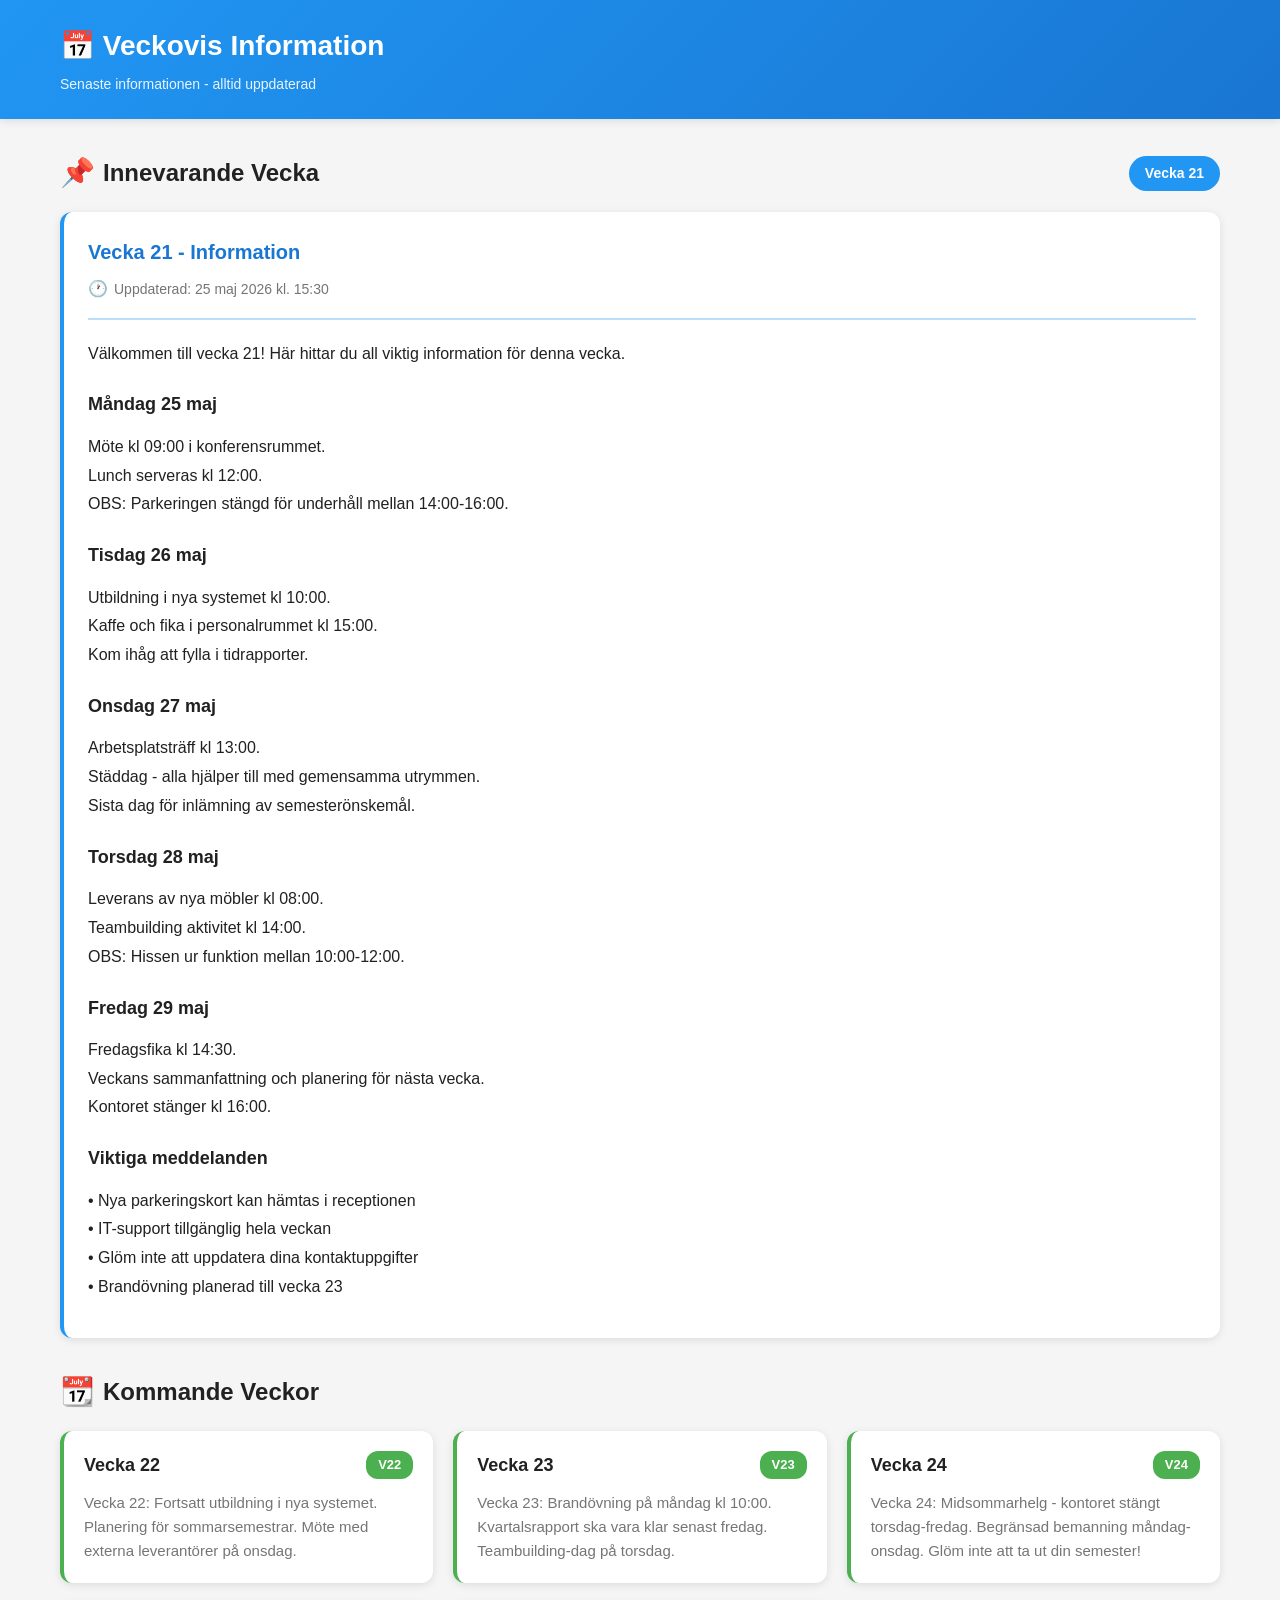
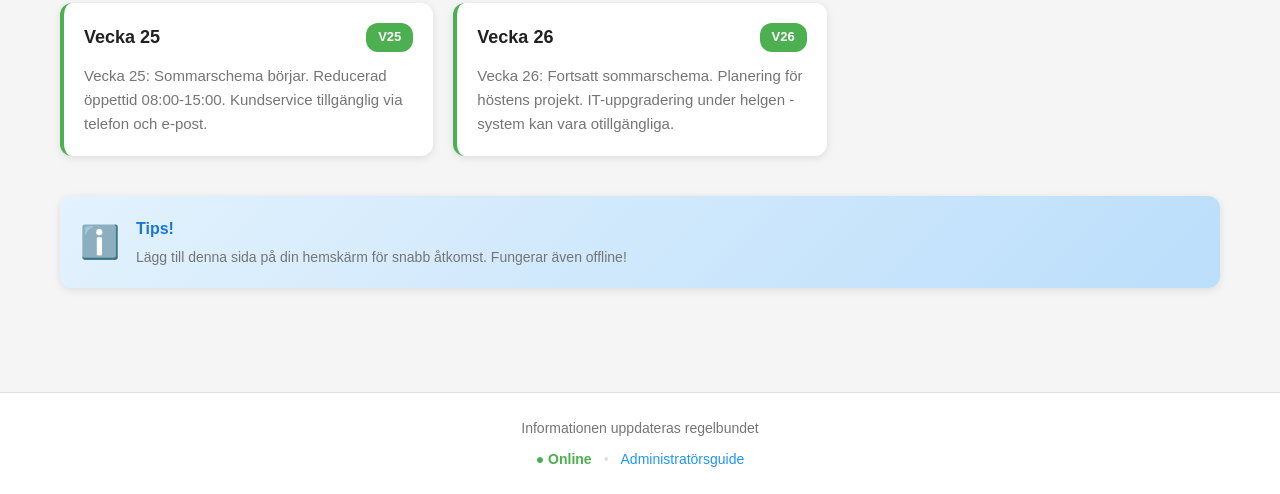
==== index.html @ 3f91d9fd "Add files via upload Initial upload" ====
<!DOCTYPE html>
<html lang="sv">
<head>
    <meta charset="UTF-8">
    <meta name="viewport" content="width=device-width, initial-scale=1.0">
    <meta name="description" content="Veckovis information - Hämta senaste informationen">
    <meta name="theme-color" content="#2196F3">
    <meta name="apple-mobile-web-app-capable" content="yes">
    <meta name="apple-mobile-web-app-status-bar-style" content="black-translucent">
    <meta name="apple-mobile-web-app-title" content="Veckoinfo">
    
    <title>Veckovis Information</title>
    
    <!-- PWA Manifest -->
    <link rel="manifest" href="manifest.json">
    
    <!-- Icons -->
    <link rel="icon" type="image/png" sizes="192x192" href="icon-192.png">
    <link rel="apple-touch-icon" href="icon-192.png">
    
    <!-- Stylesheet -->
    <link rel="stylesheet" href="styles.css">
</head>
<body>
    <!-- Header -->
    <header class="header">
        <div class="container">
            <h1 class="header-title">📅 Veckovis Information</h1>
            <div class="header-subtitle">Senaste informationen - alltid uppdaterad</div>
        </div>
    </header>

    <!-- Main Content -->
    <main class="main-content">
        <div class="container">
            
            <!-- Loading State -->
            <div id="loading" class="loading">
                <div class="spinner"></div>
                <p>Laddar information...</p>
            </div>

            <!-- Error State -->
            <div id="error" class="error-message" style="display: none;">
                <div class="error-icon">⚠️</div>
                <h3>Kunde inte ladda information</h3>
                <p id="error-text"></p>
                <button onclick="location.reload()" class="btn-retry">Försök igen</button>
            </div>

            <!-- Current Week Section -->
            <section id="current-week-section" class="section" style="display: none;">
                <div class="section-header">
                    <h2 class="section-title">
                        <span class="icon">📌</span>
                        Innevarande Vecka
                    </h2>
                    <div class="week-badge" id="current-week-badge"></div>
                </div>
                
                <div class="card current-week-card">
                    <div class="card-header">
                        <h3 id="current-week-title"></h3>
                        <div class="last-updated">
                            <span class="icon">🕐</span>
                            <span id="current-week-updated"></span>
                        </div>
                    </div>
                    
                    <div class="card-content">
                        <div id="current-week-content"></div>
                    </div>
                </div>
            </section>

            <!-- Upcoming Weeks Section -->
            <section id="upcoming-weeks-section" class="section" style="display: none;">
                <div class="section-header">
                    <h2 class="section-title">
                        <span class="icon">📆</span>
                        Kommande Veckor
                    </h2>
                </div>
                
                <div id="upcoming-weeks-content" class="upcoming-weeks-grid"></div>
            </section>

            <!-- Analytics Info (for users) -->
            <section id="info-section" class="section info-section" style="display: none;">
                <div class="info-card">
                    <div class="info-icon">ℹ️</div>
                    <div class="info-content">
                        <h4>Tips!</h4>
                        <p>Lägg till denna sida på din hemskärm för snabb åtkomst. Fungerar även offline!</p>
                    </div>
                </div>
            </section>

        </div>
    </main>

    <!-- Footer -->
    <footer class="footer">
        <div class="container">
            <div class="footer-content">
                <p>Informationen uppdateras regelbundet</p>
                <p class="footer-meta">
                    <span id="connection-status" class="status-online">● Online</span>
                    <span class="separator">•</span>
                    <a href="admin-guide.html" class="footer-link">Administratörsguide</a>
                </p>
            </div>
        </div>
    </footer>

    <!-- Install PWA Prompt -->
    <div id="install-prompt" class="install-prompt" style="display: none;">
        <div class="install-prompt-content">
            <div class="install-prompt-icon">📱</div>
            <div class="install-prompt-text">
                <h4>Installera appen</h4>
                <p>Lägg till på hemskärmen för enkel åtkomst</p>
            </div>
            <button id="install-button" class="btn-install">Installera</button>
            <button id="dismiss-install" class="btn-dismiss">×</button>
        </div>
    </div>

    <!-- Scripts -->
    <script src="app.js"></script>
</body>
</html>
---- styles.css ----
/* ===================================
   CSS Variables & Reset
   =================================== */
:root {
    --primary-color: #2196F3;
    --primary-dark: #1976D2;
    --primary-light: #BBDEFB;
    --secondary-color: #4CAF50;
    --accent-color: #FF9800;
    --error-color: #F44336;
    --text-primary: #212121;
    --text-secondary: #757575;
    --background: #F5F5F5;
    --card-background: #FFFFFF;
    --border-color: #E0E0E0;
    --shadow: 0 2px 8px rgba(0, 0, 0, 0.1);
    --shadow-hover: 0 4px 16px rgba(0, 0, 0, 0.15);
    --border-radius: 12px;
    --transition: all 0.3s ease;
}

* {
    margin: 0;
    padding: 0;
    box-sizing: border-box;
}

body {
    font-family: -apple-system, BlinkMacSystemFont, 'Segoe UI', Roboto, 'Helvetica Neue', Arial, sans-serif;
    background-color: var(--background);
    color: var(--text-primary);
    line-height: 1.6;
    -webkit-font-smoothing: antialiased;
    -moz-osx-font-smoothing: grayscale;
}

/* ===================================
   Container & Layout
   =================================== */
.container {
    max-width: 1200px;
    margin: 0 auto;
    padding: 0 20px;
}

/* ===================================
   Header
   =================================== */
.header {
    background: linear-gradient(135deg, var(--primary-color) 0%, var(--primary-dark) 100%);
    color: white;
    padding: 24px 0;
    box-shadow: var(--shadow);
    position: sticky;
    top: 0;
    z-index: 100;
}

.header-title {
    font-size: 28px;
    font-weight: 700;
    margin-bottom: 4px;
}

.header-subtitle {
    font-size: 14px;
    opacity: 0.9;
}

/* ===================================
   Main Content
   =================================== */
.main-content {
    padding: 32px 0;
    min-height: calc(100vh - 200px);
}

/* ===================================
   Sections
   =================================== */
.section {
    margin-bottom: 32px;
    animation: fadeIn 0.5s ease;
}

.section-header {
    display: flex;
    justify-content: space-between;
    align-items: center;
    margin-bottom: 16px;
}

.section-title {
    font-size: 24px;
    font-weight: 600;
    color: var(--text-primary);
    display: flex;
    align-items: center;
    gap: 8px;
}

.section-title .icon {
    font-size: 28px;
}

/* ===================================
   Cards
   =================================== */
.card {
    background: var(--card-background);
    border-radius: var(--border-radius);
    box-shadow: var(--shadow);
    padding: 24px;
    transition: var(--transition);
}

.card:hover {
    box-shadow: var(--shadow-hover);
    transform: translateY(-2px);
}

.card-header {
    margin-bottom: 20px;
    padding-bottom: 16px;
    border-bottom: 2px solid var(--primary-light);
}

.card-header h3 {
    font-size: 20px;
    color: var(--primary-dark);
    margin-bottom: 8px;
}

.card-content {
    font-size: 16px;
    line-height: 1.8;
}

.card-content p {
    margin-bottom: 12px;
}

.card-content h4 {
    font-size: 18px;
    color: var(--text-primary);
    margin: 20px 0 12px 0;
    font-weight: 600;
}

.card-content ul {
    margin-left: 20px;
    margin-bottom: 12px;
}

.card-content li {
    margin-bottom: 8px;
}

/* ===================================
   Current Week Card
   =================================== */
.current-week-card {
    border-left: 4px solid var(--primary-color);
}

.week-badge {
    background: var(--primary-color);
    color: white;
    padding: 6px 16px;
    border-radius: 20px;
    font-size: 14px;
    font-weight: 600;
}

.last-updated {
    display: flex;
    align-items: center;
    gap: 6px;
    font-size: 14px;
    color: var(--text-secondary);
}

.last-updated .icon {
    font-size: 16px;
}

/* ===================================
   Upcoming Weeks Grid
   =================================== */
.upcoming-weeks-grid {
    display: grid;
    grid-template-columns: repeat(auto-fill, minmax(300px, 1fr));
    gap: 20px;
}

.upcoming-week-card {
    background: var(--card-background);
    border-radius: var(--border-radius);
    padding: 20px;
    box-shadow: var(--shadow);
    transition: var(--transition);
    border-left: 4px solid var(--secondary-color);
}

.upcoming-week-card:hover {
    box-shadow: var(--shadow-hover);
    transform: translateY(-2px);
}

.upcoming-week-header {
    display: flex;
    justify-content: space-between;
    align-items: center;
    margin-bottom: 12px;
}

.upcoming-week-title {
    font-size: 18px;
    font-weight: 600;
    color: var(--text-primary);
}

.upcoming-week-number {
    background: var(--secondary-color);
    color: white;
    padding: 4px 12px;
    border-radius: 12px;
    font-size: 13px;
    font-weight: 600;
}

.upcoming-week-summary {
    font-size: 15px;
    color: var(--text-secondary);
    line-height: 1.6;
}

/* ===================================
   Loading State
   =================================== */
.loading {
    text-align: center;
    padding: 60px 20px;
}

.spinner {
    width: 50px;
    height: 50px;
    margin: 0 auto 20px;
    border: 4px solid var(--primary-light);
    border-top: 4px solid var(--primary-color);
    border-radius: 50%;
    animation: spin 1s linear infinite;
}

@keyframes spin {
    0% { transform: rotate(0deg); }
    100% { transform: rotate(360deg); }
}

/* ===================================
   Error State
   =================================== */
.error-message {
    text-align: center;
    padding: 60px 20px;
    background: var(--card-background);
    border-radius: var(--border-radius);
    box-shadow: var(--shadow);
}

.error-icon {
    font-size: 64px;
    margin-bottom: 16px;
}

.error-message h3 {
    color: var(--error-color);
    margin-bottom: 12px;
}

.error-message p {
    color: var(--text-secondary);
    margin-bottom: 24px;
}

.btn-retry {
    background: var(--primary-color);
    color: white;
    border: none;
    padding: 12px 32px;
    border-radius: 24px;
    font-size: 16px;
    font-weight: 600;
    cursor: pointer;
    transition: var(--transition);
}

.btn-retry:hover {
    background: var(--primary-dark);
    transform: scale(1.05);
}

/* ===================================
   Info Section
   =================================== */
.info-section {
    margin-top: 40px;
}

.info-card {
    background: linear-gradient(135deg, #E3F2FD 0%, #BBDEFB 100%);
    border-radius: var(--border-radius);
    padding: 20px;
    display: flex;
    align-items: center;
    gap: 16px;
    box-shadow: var(--shadow);
}

.info-icon {
    font-size: 32px;
    flex-shrink: 0;
}

.info-content h4 {
    font-size: 16px;
    margin-bottom: 4px;
    color: var(--primary-dark);
}

.info-content p {
    font-size: 14px;
    color: var(--text-secondary);
    margin: 0;
}

/* ===================================
   Footer
   =================================== */
.footer {
    background: var(--card-background);
    border-top: 1px solid var(--border-color);
    padding: 24px 0;
    margin-top: 40px;
}

.footer-content {
    text-align: center;
    color: var(--text-secondary);
    font-size: 14px;
}

.footer-meta {
    margin-top: 8px;
    display: flex;
    justify-content: center;
    align-items: center;
    gap: 12px;
}

.status-online {
    color: var(--secondary-color);
    font-weight: 600;
}

.status-offline {
    color: var(--error-color);
    font-weight: 600;
}

.separator {
    color: var(--border-color);
}

.footer-link {
    color: var(--primary-color);
    text-decoration: none;
    transition: var(--transition);
}

.footer-link:hover {
    color: var(--primary-dark);
    text-decoration: underline;
}

/* ===================================
   Install PWA Prompt
   =================================== */
.install-prompt {
    position: fixed;
    bottom: 20px;
    left: 20px;
    right: 20px;
    max-width: 500px;
    margin: 0 auto;
    background: var(--card-background);
    border-radius: var(--border-radius);
    box-shadow: 0 8px 32px rgba(0, 0, 0, 0.2);
    padding: 20px;
    z-index: 1000;
    animation: slideUp 0.3s ease;
}

@keyframes slideUp {
    from {
        transform: translateY(100px);
        opacity: 0;
    }
    to {
        transform: translateY(0);
        opacity: 1;
    }
}

.install-prompt-content {
    display: flex;
    align-items: center;
    gap: 16px;
}

.install-prompt-icon {
    font-size: 40px;
    flex-shrink: 0;
}

.install-prompt-text {
    flex: 1;
}

.install-prompt-text h4 {
    font-size: 16px;
    margin-bottom: 4px;
}

.install-prompt-text p {
    font-size: 14px;
    color: var(--text-secondary);
    margin: 0;
}

.btn-install {
    background: var(--primary-color);
    color: white;
    border: none;
    padding: 10px 24px;
    border-radius: 20px;
    font-size: 14px;
    font-weight: 600;
    cursor: pointer;
    transition: var(--transition);
    white-space: nowrap;
}

.btn-install:hover {
    background: var(--primary-dark);
}

.btn-dismiss {
    background: transparent;
    border: none;
    font-size: 24px;
    color: var(--text-secondary);
    cursor: pointer;
    padding: 0 8px;
    transition: var(--transition);
}

.btn-dismiss:hover {
    color: var(--text-primary);
}

/* ===================================
   Animations
   =================================== */
@keyframes fadeIn {
    from {
        opacity: 0;
        transform: translateY(20px);
    }
    to {
        opacity: 1;
        transform: translateY(0);
    }
}

/* ===================================
   Responsive Design
   =================================== */
@media (max-width: 768px) {
    .header-title {
        font-size: 24px;
    }

    .section-title {
        font-size: 20px;
    }

    .section-header {
        flex-direction: column;
        align-items: flex-start;
        gap: 12px;
    }

    .upcoming-weeks-grid {
        grid-template-columns: 1fr;
    }

    .card {
        padding: 20px;
    }

    .install-prompt {
        left: 10px;
        right: 10px;
        bottom: 10px;
    }

    .install-prompt-content {
        flex-wrap: wrap;
    }

    .btn-install {
        width: 100%;
        margin-top: 8px;
    }
}

@media (max-width: 480px) {
    .container {
        padding: 0 16px;
    }

    .header {
        padding: 20px 0;
    }

    .header-title {
        font-size: 20px;
    }

    .main-content {
        padding: 24px 0;
    }

    .card {
        padding: 16px;
    }

    .info-card {
        flex-direction: column;
        text-align: center;
    }
}

/* ===================================
   Print Styles
   =================================== */
@media print {
    .header,
    .footer,
    .install-prompt,
    .info-section {
        display: none;
    }

    .card {
        box-shadow: none;
        border: 1px solid var(--border-color);
        page-break-inside: avoid;
    }
}

/* ===================================
   Dark Mode Support (Optional)
   =================================== */
@media (prefers-color-scheme: dark) {
    :root {
        --text-primary: #E0E0E0;
        --text-secondary: #B0B0B0;
        --background: #121212;
        --card-background: #1E1E1E;
        --border-color: #333333;
    }

    .info-card {
        background: linear-gradient(135deg, #1E3A5F 0%, #2C5282 100%);
    }
}

/* Made with Bob */
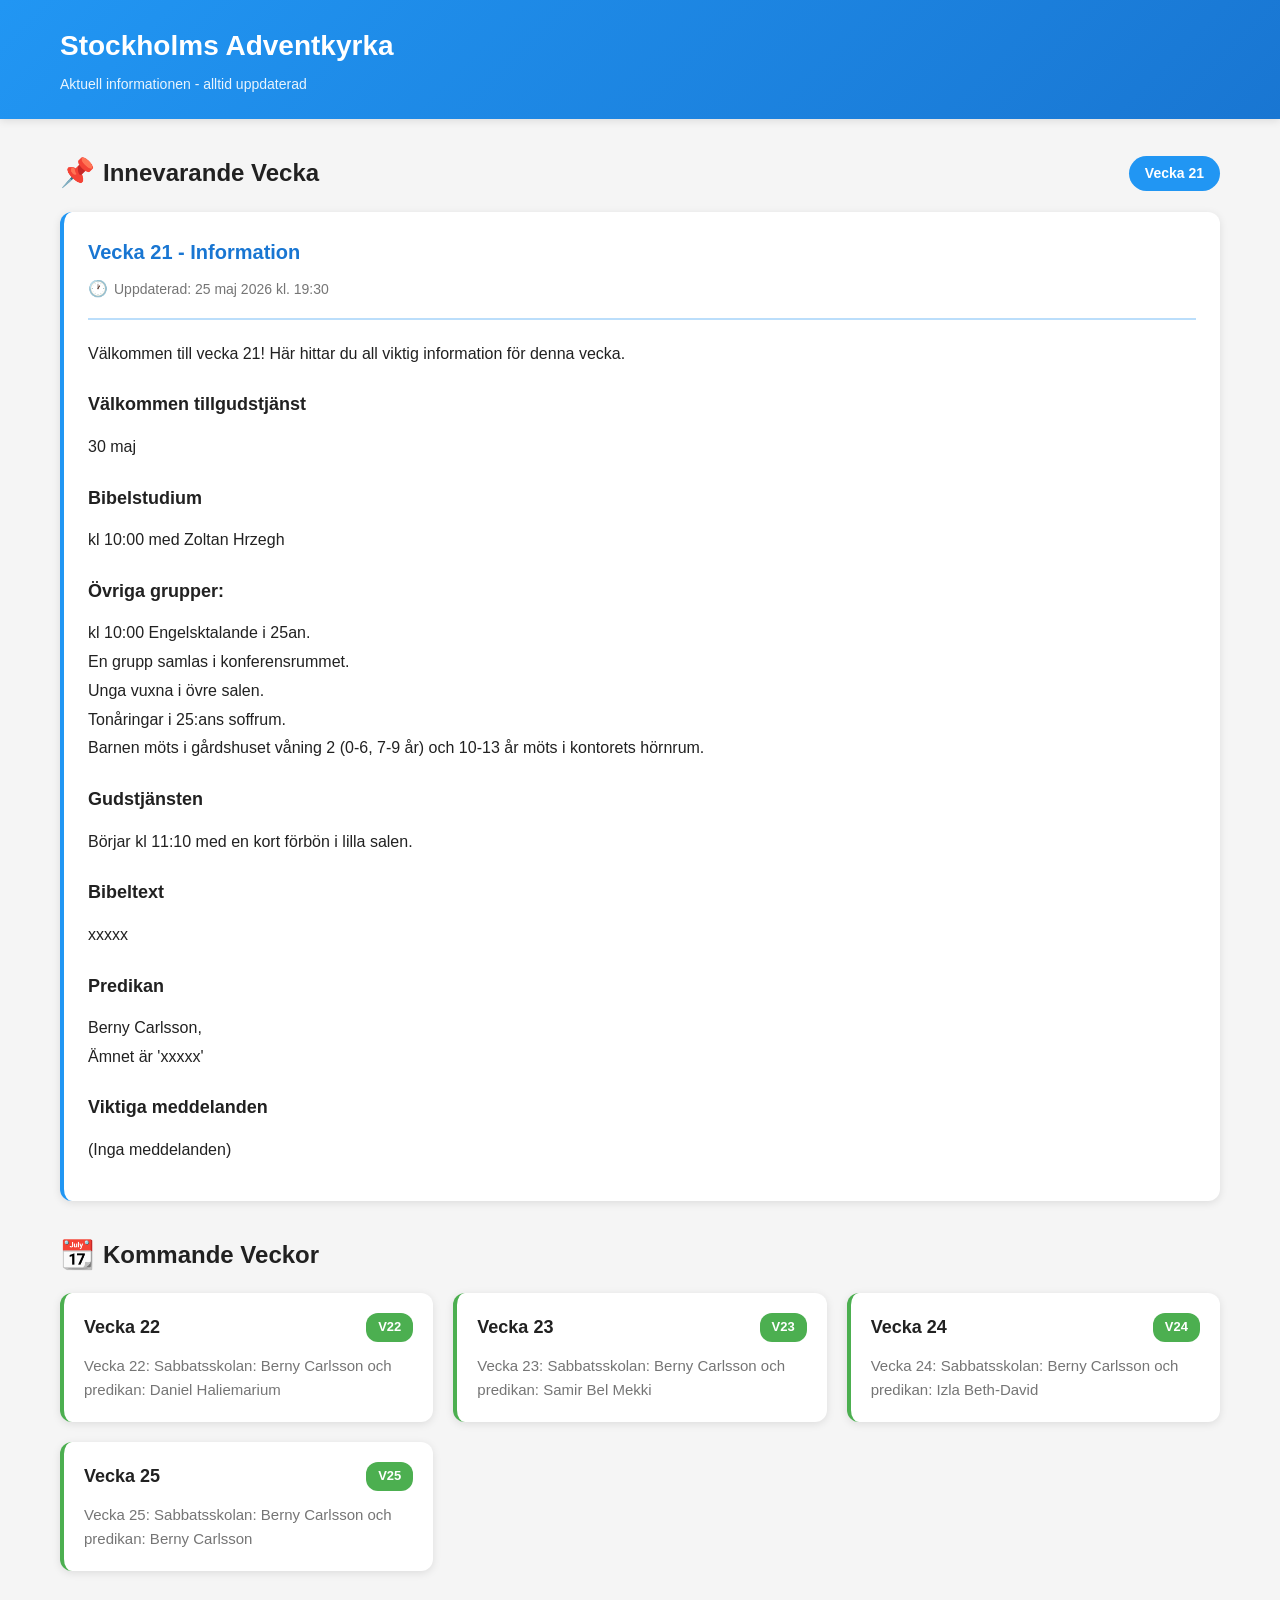
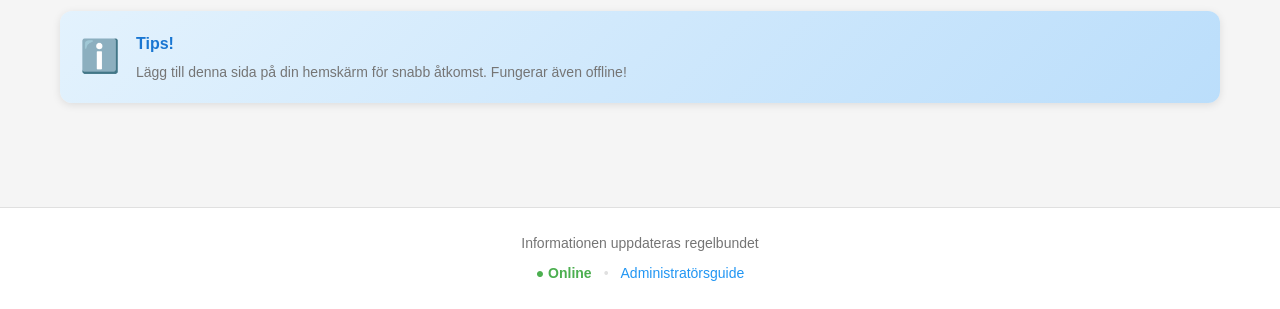
==== commit dcfc6731: "Update index.html" ====
--- a/index.html
+++ b/index.html
@@ -9,7 +9,7 @@
     <meta name="apple-mobile-web-app-status-bar-style" content="black-translucent">
     <meta name="apple-mobile-web-app-title" content="Veckoinfo">
     
-    <title>Veckovis Information</title>
+    <title>Stockholms Adventkyrka</title>
     
     <!-- PWA Manifest -->
     <link rel="manifest" href="manifest.json">
@@ -25,8 +25,8 @@
     <!-- Header -->
     <header class="header">
         <div class="container">
-            <h1 class="header-title">📅 Veckovis Information</h1>
-            <div class="header-subtitle">Senaste informationen - alltid uppdaterad</div>
+            <h1 class="header-title">Stockholms Adventkyrka</h1>
+            <div class="header-subtitle">Aktuell informationen - alltid uppdaterad</div>
         </div>
     </header>
 
@@ -129,4 +129,4 @@
     <!-- Scripts -->
     <script src="app.js"></script>
 </body>
-</html>+</html>
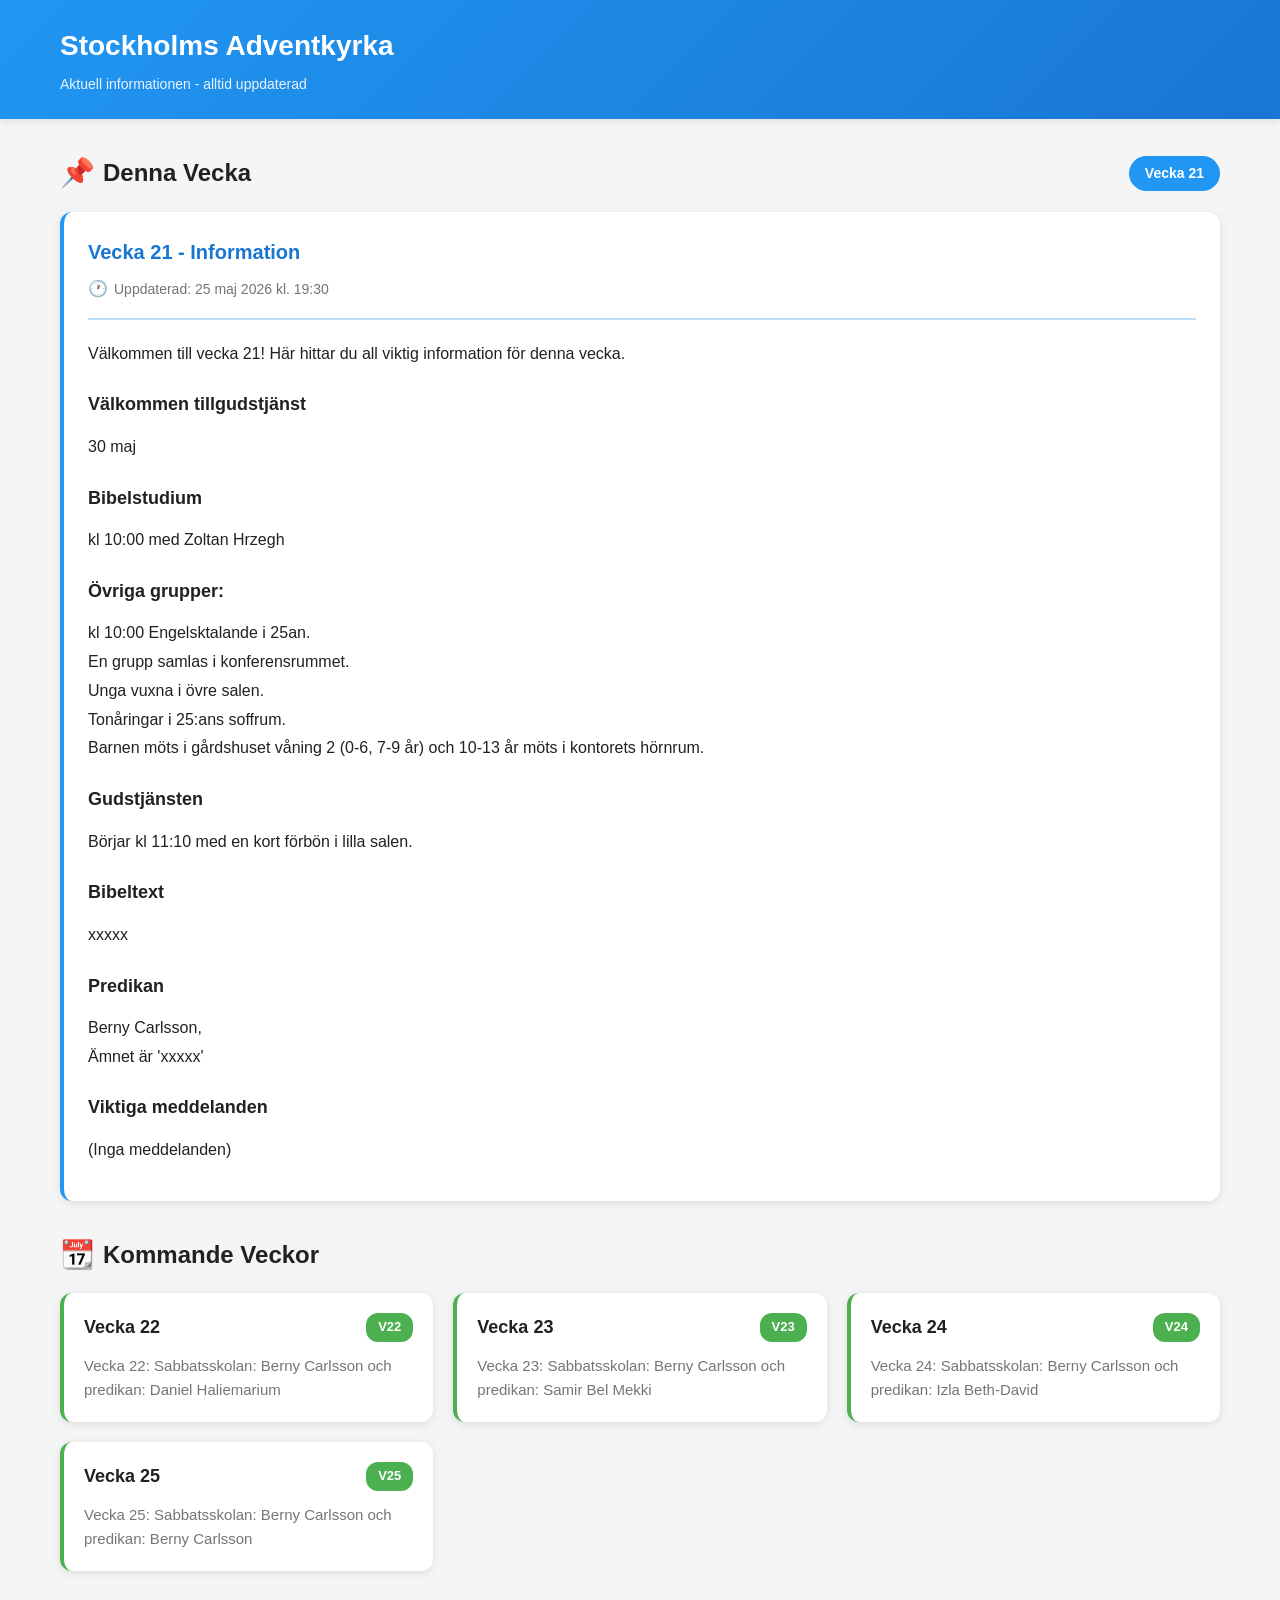
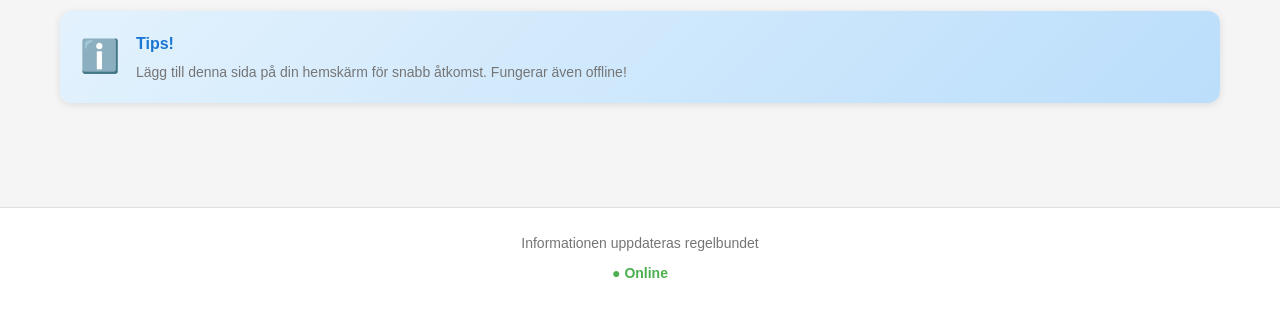
==== commit 617a822f: "Update index.html" ====
--- a/index.html
+++ b/index.html
@@ -53,7 +53,7 @@
                 <div class="section-header">
                     <h2 class="section-title">
                         <span class="icon">📌</span>
-                        Innevarande Vecka
+                        Denna Vecka
                     </h2>
                     <div class="week-badge" id="current-week-badge"></div>
                 </div>
@@ -106,8 +106,6 @@
                 <p>Informationen uppdateras regelbundet</p>
                 <p class="footer-meta">
                     <span id="connection-status" class="status-online">● Online</span>
-                    <span class="separator">•</span>
-                    <a href="admin-guide.html" class="footer-link">Administratörsguide</a>
                 </p>
             </div>
         </div>
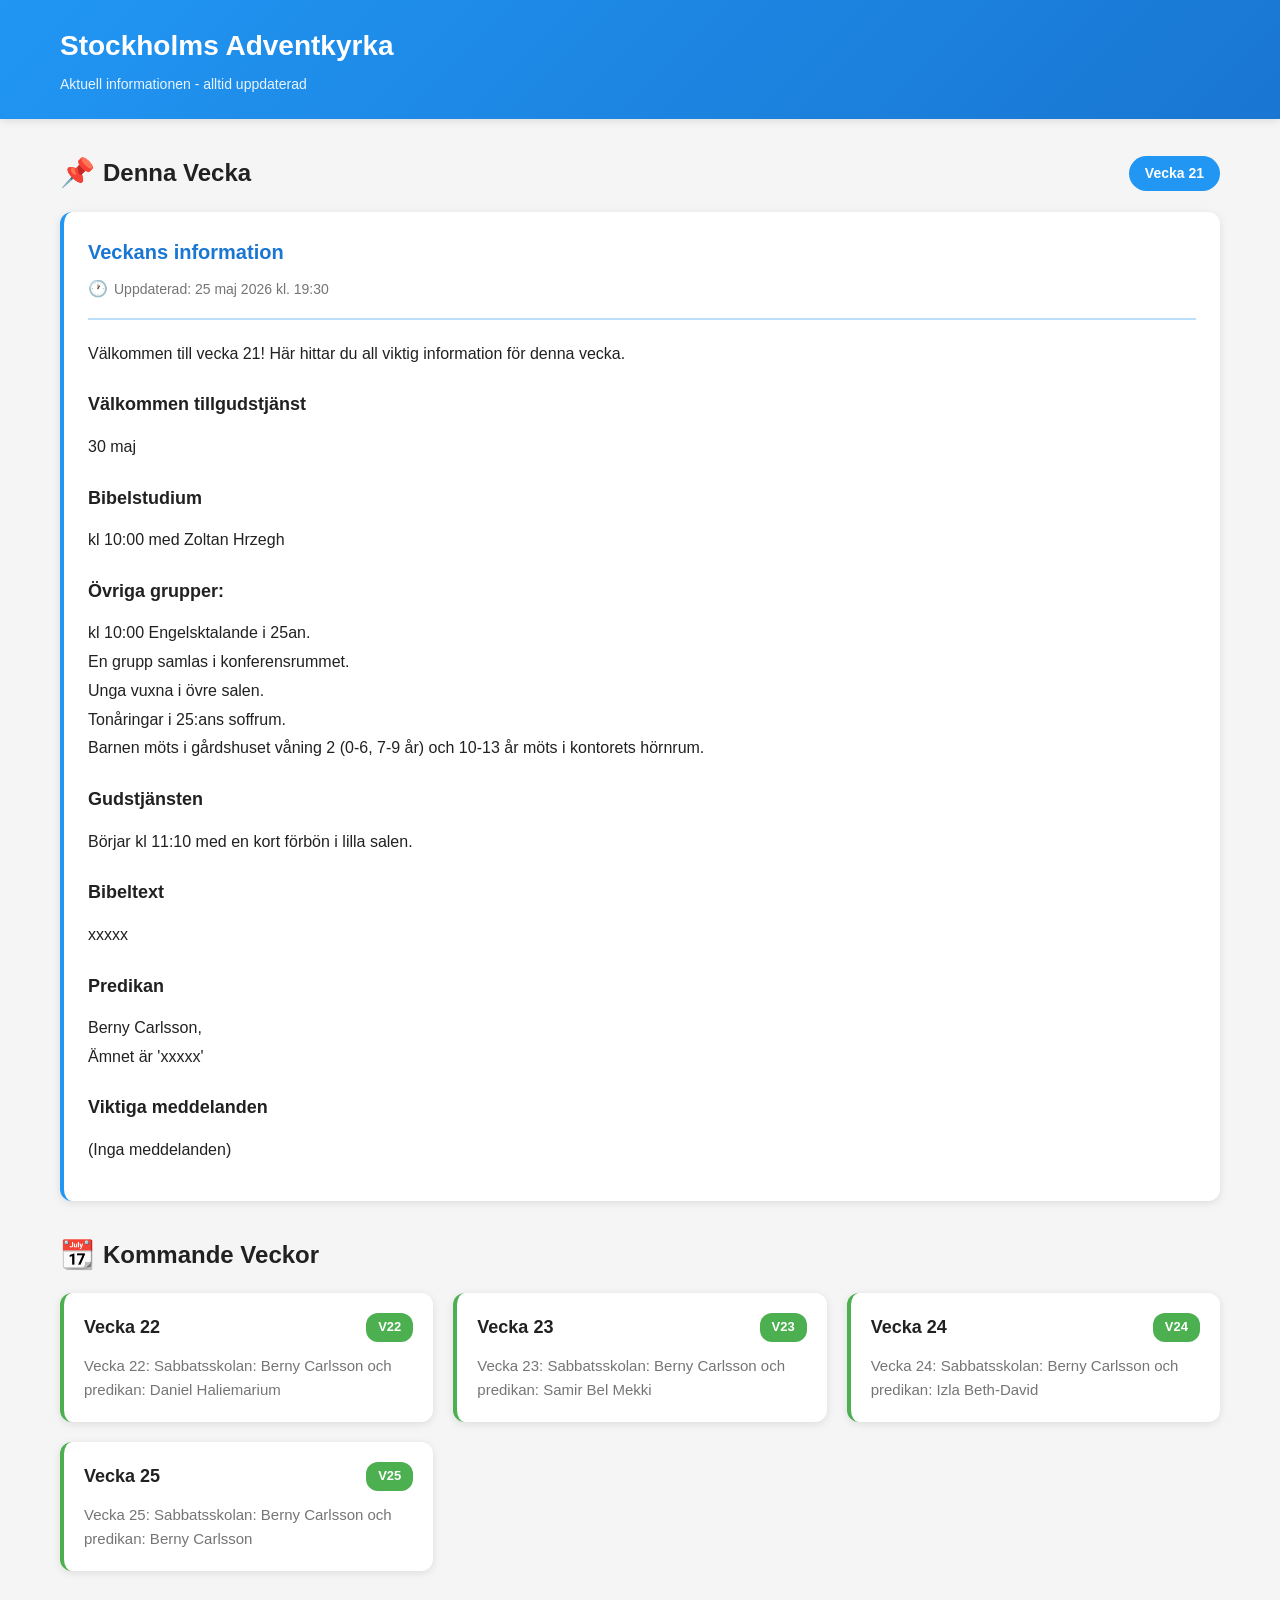
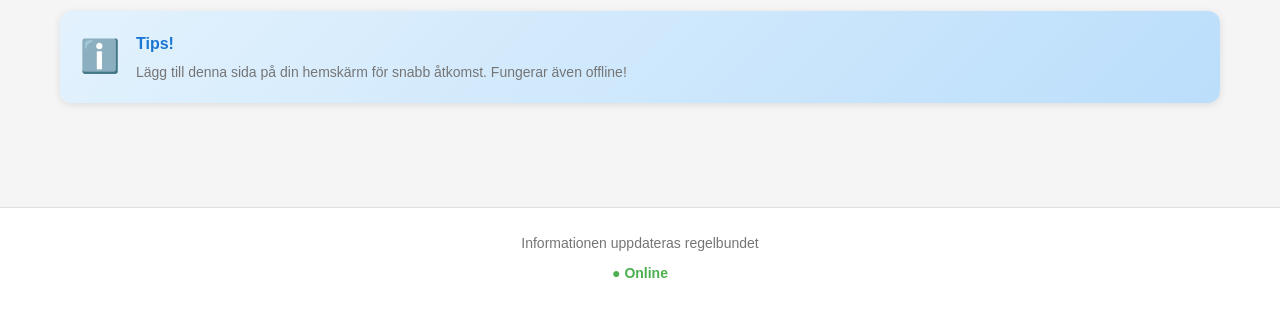
==== commit 19f5cb8d: "Update index.html" ====
--- a/index.html
+++ b/index.html
@@ -3,6 +3,9 @@
 <head>
     <meta charset="UTF-8">
     <meta name="viewport" content="width=device-width, initial-scale=1.0">
+    <meta http-equiv="Cache-Control" content="no-cache, no-store, must-revalidate">
+    <meta http-equiv="Pragma" content="no-cache">
+    <meta http-equiv="Expires" content="0">
     <meta name="description" content="Veckovis information - Hämta senaste informationen">
     <meta name="theme-color" content="#2196F3">
     <meta name="apple-mobile-web-app-capable" content="yes">
